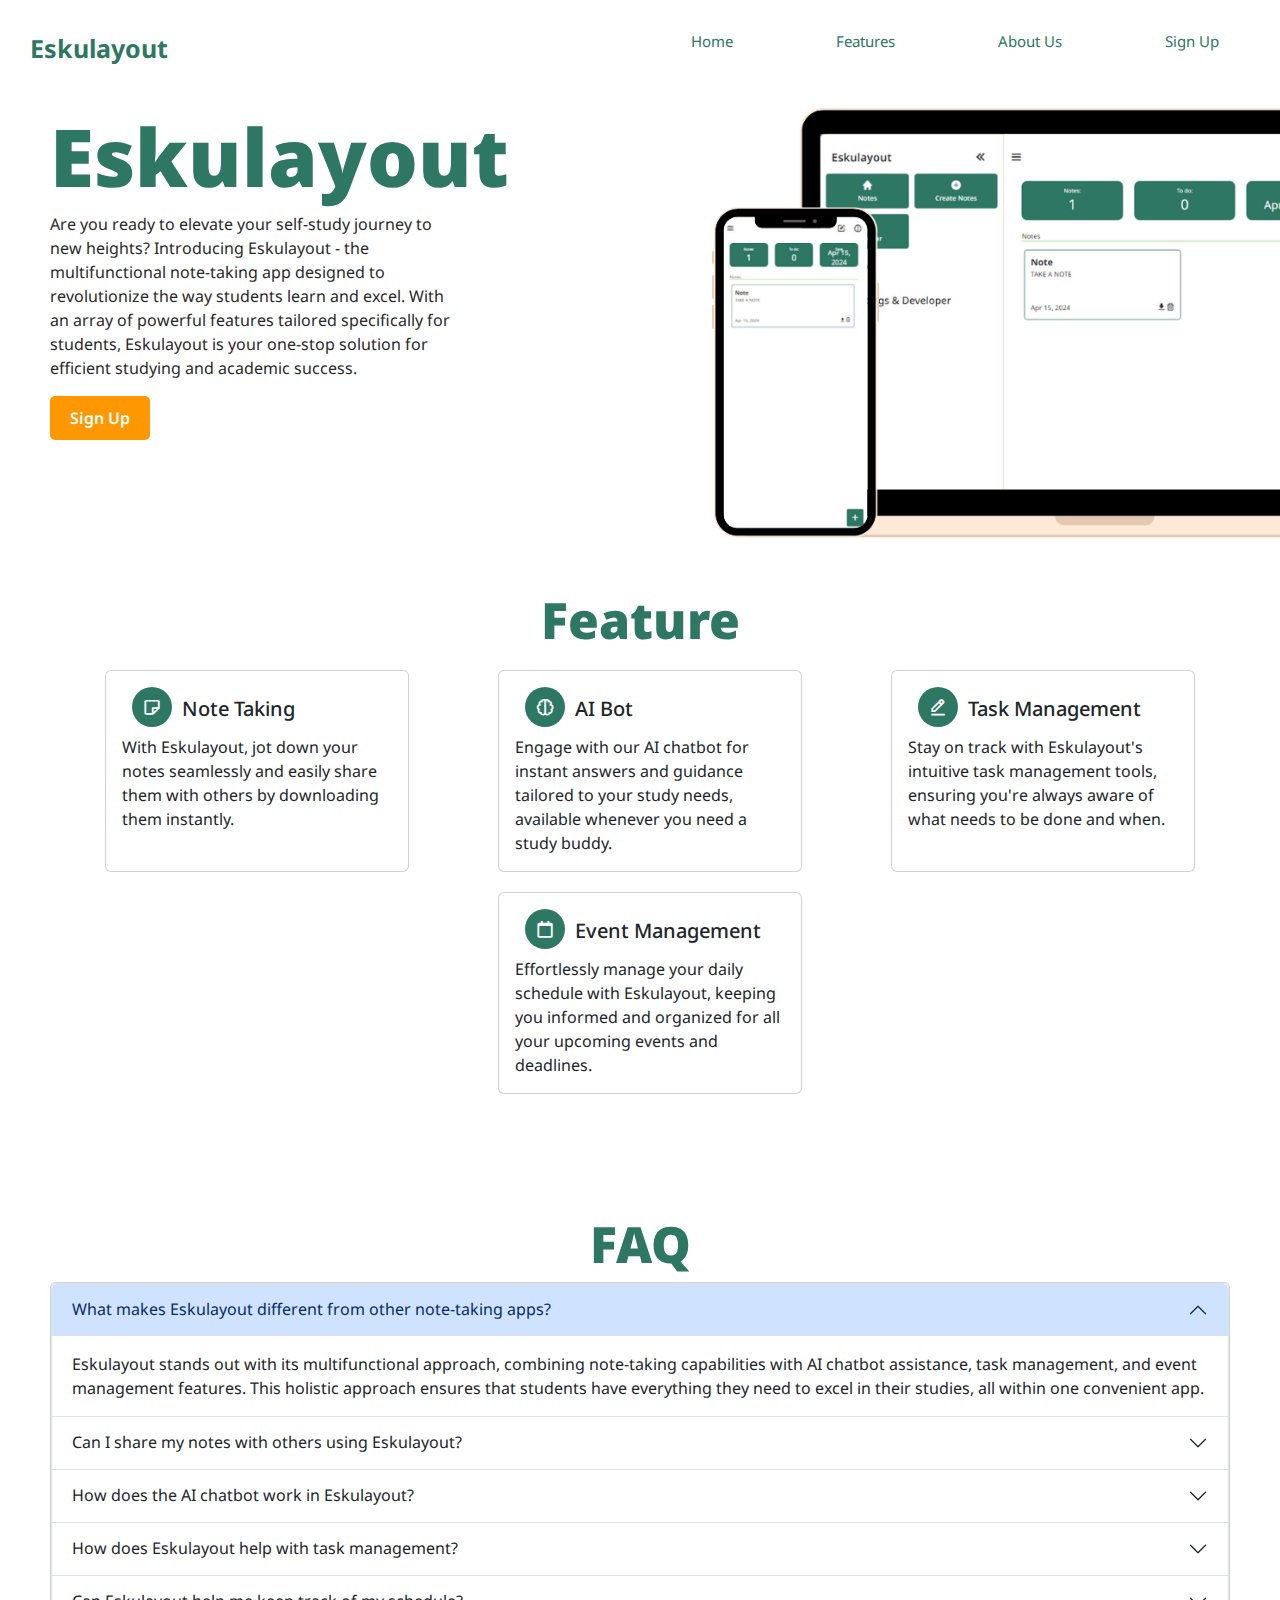
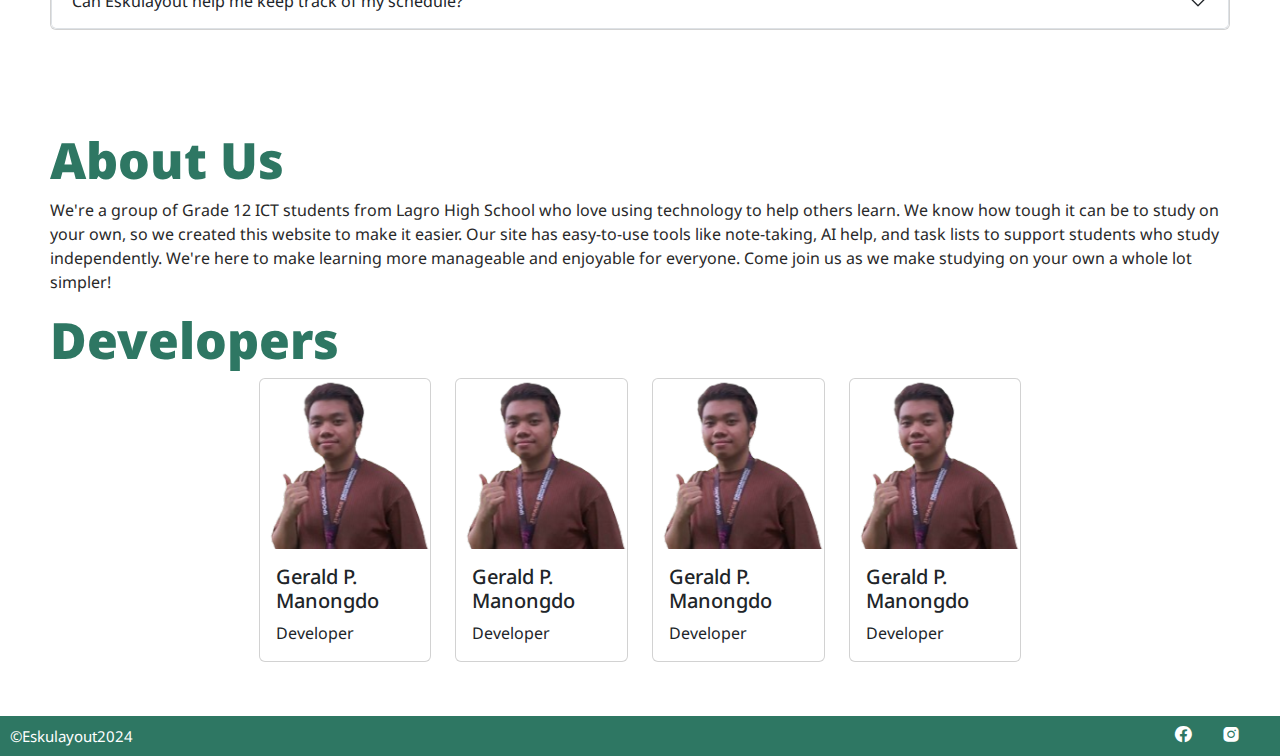
==== index.html @ 48273dc5 "Add files via upload" ====
<!DOCTYPE html>
<html lang="en">
<head>
    <meta charset="UTF-8">
    <meta name="viewport" content="width=device-width, initial-scale=1.0">
    <link rel="preconnect" href="https://fonts.googleapis.com">
    <link rel="preconnect" href="https://fonts.gstatic.com" crossorigin>
    <link href="https://fonts.googleapis.com/css2?family=Cormorant+Garamond:wght@300;400;500;600;700&family=Noto+Sans:wdth,wght@62.5..100,100..900&display=swap" rel="stylesheet">
    <link href='https://unpkg.com/boxicons@2.1.4/css/boxicons.min.css' rel='stylesheet'>
    <link href="https://cdn.jsdelivr.net/npm/bootstrap@5.3.3/dist/css/bootstrap.min.css" rel="stylesheet" integrity="sha384-QWTKZyjpPEjISv5WaRU9OFeRpok6YctnYmDr5pNlyT2bRjXh0JMhjY6hW+ALEwIH" crossorigin="anonymous">
<script src="https://cdn.jsdelivr.net/npm/bootstrap@5.3.3/dist/js/bootstrap.bundle.min.js" integrity="sha384-YvpcrYf0tY3lHB60NNkmXc5s9fDVZLESaAA55NDzOxhy9GkcIdslK1eN7N6jIeHz" crossorigin="anonymous"></script>
    <link rel="stylesheet" href="style.css">
    <title>Eskulayout | Home</title>
</head>
<body>
    <nav>
        <span>Eskulayout</span>
        <button onclick="toggleMenu()"><i class='bx bx-menu' ></i></button>
        <ul class="navbar-links">
            <li>Home</li>
            <li>Features</li>
            <li>About Us</li>
            <li>Sign Up</li>
        </ul>
    </nav>
    <header>
        <div class="headerText" id="Home">
            <h1>Eskulayout</h1>
            <p>Are you ready to elevate your self-study journey to new heights? Introducing Eskulayout - the multifunctional note-taking app designed to revolutionize the way students learn and excel. With an array of powerful features tailored specifically for students, Eskulayout is your one-stop solution for efficient studying and academic success.</p>
            <button type="button">Sign Up</button>
        </div>
        <div class="headerImage"><img src="image/Eskulayout.png" alt=""></div>
    </header>

    <section id="Feature">
        <h1>Feature</h1>
        <div class="feature">
            <div class="card" style="width: 19rem;">
                <div class="card-body">
                    <h5 class="card-title"><i class='bx bx-note' ></i>Note Taking</h5>
                     <p class="card-text">With Eskulayout, jot down your notes seamlessly and easily share them with others by downloading them instantly.</p>
                </div>
            </div>
            <div class="card" style="width: 19rem;">
                <div class="card-body">
                    <h5 class="card-title"><i class='bx bx-brain'></i>AI Bot</h5>
                     <p class="card-text">Engage with our AI chatbot for instant answers and guidance tailored to your study needs, available whenever you need a study buddy.</p>
                </div>
            </div>
            <div class="card" style="width: 19rem;">
                <div class="card-body">
                    <h5 class="card-title"><i class='bx bx-edit-alt' ></i>Task Management</h5>
                     <p class="card-text">Stay on track with Eskulayout's intuitive task management tools, ensuring you're always aware of what needs to be done and when.</p>
                </div>
            </div>
            <div class="card" style="width: 19rem;">
                <div class="card-body">
                    <h5 class="card-title"><i class='bx bx-calendar-alt'></i>Event Management</h5>
                     <p class="card-text"> Effortlessly manage your daily schedule with Eskulayout, keeping you informed and organized for all your upcoming events and deadlines.</p>
                </div>
            </div>
        </div>
    </section>
    <section>
        <h1>FAQ</h1>
              <div class="card">
                <div class="accordion" id="accordionExample">
                    <div class="accordion-item">
                      <h2 class="accordion-header">
                        <button class="accordion-button" type="button" data-bs-toggle="collapse" data-bs-target="#collapseOne" aria-expanded="true" aria-controls="collapseOne">
                            What makes Eskulayout different from other note-taking apps?
                        </button>
                      </h2>
                      <div id="collapseOne" class="accordion-collapse collapse show" data-bs-parent="#accordionExample">
                        <div class="accordion-body">
                          Eskulayout stands out with its multifunctional approach, combining note-taking capabilities with AI chatbot assistance, task management, and event management features. This holistic approach ensures that students have everything they need to excel in their studies, all within one convenient app.
                        </div>
                      </div>
                    </div>
                    <div class="accordion-item">
                      <h2 class="accordion-header">
                        <button class="accordion-button collapsed" type="button" data-bs-toggle="collapse" data-bs-target="#collapseTwo" aria-expanded="false" aria-controls="collapseTwo">
                            Can I share my notes with others using Eskulayout?
                        </button>
                      </h2>
                      <div id="collapseTwo" class="accordion-collapse collapse" data-bs-parent="#accordionExample">
                        <div class="accordion-body">
                            Absolutely! Eskulayout allows you to easily share your notes by downloading them and sending them to others. Whether it's collaborating on group projects or simply helping out a classmate, sharing your notes has never been easier.  </div>
                      </div>
                    </div>
                    <div class="accordion-item">
                      <h2 class="accordion-header">
                        <button class="accordion-button collapsed" type="button" data-bs-toggle="collapse" data-bs-target="#collapseThree" aria-expanded="false" aria-controls="collapseThree">
                            How does the AI chatbot work in Eskulayout?
                        </button>
                      </h2>
                      <div id="collapseThree" class="accordion-collapse collapse" data-bs-parent="#accordionExample">
                        <div class="accordion-body">
                            Our AI chatbot provides instant assistance for all your study-related questions. Simply type in your query, and the chatbot will provide helpful answers, explanations, and personalized study tips. It's like having a knowledgeable study buddy available 24/7.
                        </div>
                      </div>
                    </div>
                    <div class="accordion-item">
                        <h2 class="accordion-header">
                          <button class="accordion-button collapsed" type="button" data-bs-toggle="collapse" data-bs-target="#collapseThree" aria-expanded="false" aria-controls="collapseThree">
                            How does Eskulayout help with task management?
                          </button>
                        </h2>
                        <div id="collapseThree" class="accordion-collapse collapse" data-bs-parent="#accordionExample">
                          <div class="accordion-body">
                            Eskulayout's task management tools help you stay organized and focused on your academic responsibilities. You can create, prioritize, and track tasks, ensuring that you never miss a deadline or forget an important study session again.
                          </div>
                        </div>
                      </div>
                      <div class="accordion-item">
                        <h2 class="accordion-header">
                          <button class="accordion-button collapsed" type="button" data-bs-toggle="collapse" data-bs-target="#collapseThree" aria-expanded="false" aria-controls="collapseThree">
                            Can Eskulayout help me keep track of my schedule?
                          </button>
                        </h2>
                        <div id="collapseThree" class="accordion-collapse collapse" data-bs-parent="#accordionExample">
                          <div class="accordion-body">
                            Yes, Eskulayout's event management feature allows you to stay on top of your schedule by providing a daily overview of your upcoming events and deadlines. From classes to study sessions to extracurricular activities, you'll always know what's on your agenda.
                          </div>
                        </div>
                      </div>
                  </div>
              </div>
            </div>
    </section>
    <section class="About">
        <h1>About Us</h1>
        <p>We're a group of Grade 12 ICT students from Lagro High School who love using technology to help others learn. We know how tough it can be to study on your own, so we created this website to make it easier. Our site has easy-to-use tools like note-taking, AI help, and task lists to support students who study independently. We're here to make learning more manageable and enjoyable for everyone. Come join us as we make studying on your own a whole lot simpler!</p>
        <h1>Developers</h1>
        <div class="row">
            <div class="col-sm-2 mb-4 mb-sm-1">
              <div class="card">
                <img src="image/gerald.png" class="card-img-top" alt="...">
                <div class="card-body">
                    <h5 class="card-title">Gerald P. Manongdo</h5>
                    <p class="card-text">Developer</p>
                </div>
              </div>
            </div>
            <div class="col-sm-2 mb-4 mb-sm-1">
                <div class="card">
                  <img src="image/gerald.png" class="card-img-top" alt="...">
                  <div class="card-body">
                      <h5 class="card-title">Gerald P. Manongdo</h5>
                      <p class="card-text">Developer</p>
                  </div>
                </div>
              </div>
              <div class="col-sm-2 mb-4 mb-sm-1">
                <div class="card">
                  <img src="image/gerald.png" class="card-img-top" alt="...">
                  <div class="card-body">
                      <h5 class="card-title">Gerald P. Manongdo</h5>
                      <p class="card-text">Developer</p>
                  </div>
                </div>
              </div>
              <div class="col-sm-2 mb-4 mb-sm-1">
              <div class="card">
                <img src="image/gerald.png" class="card-img-top" alt="...">
                <div class="card-body">
                    <h5 class="card-title">Gerald P. Manongdo</h5>
                    <p class="card-text">Developer</p>
                </div>
              </div>
            </div>
          </div>
    </section>
        
    <footer>
        <span>©Eskulayout2024</span>
        <ul>
            <li><a href=""><i class='bx bxl-facebook-circle' ></i></a></li>
            <li><a href=""><i class='bx bxl-instagram-alt' ></i></a></li>
        </ul>
    </footer>

    <script>
        function toggleMenu() {
            var navbarLinks = document.querySelector('.navbar-links');
            navbarLinks.classList.toggle('show-links');
        }
    </script>
</body>
</html>
---- style.css ----
*{
    position: relative;
    text-decoration: none;
    list-style: none;
  
}
*:hover{
    transition: none;
}

:root{
    --title-font:'Cormorant Garamond', serif;
    --color-100:#ffffff;
    --color-200:#DAECBF;
    --color-300:#90D26E;
    --color-400:#2E7763;
    --color-500:#FF9700;
    --color-600:#292929;
}

::-webkit-scrollbar {
    width: 10px;
}

::-webkit-scrollbar-thumb {
    background-color: var(--color-400);
    border-radius: 1px;
}

::-webkit-scrollbar-track {
    background-color:var(--color-600);
}
body {
    margin: 0;
    padding: 0;
    color: var(--color-600);    
    font-family: "Noto Sans", sans-serif;
    display: flex;
    flex-wrap: wrap;
    transition: all 0.1s ease;
    background-color: var();

}
[contenteditable] {
    border: none; 
    outline: none; 
}
nav,div,header,section{
    width: 100%;
    
}
/*Navigation*/
nav{
    top: 20px;
    padding: 10px ;
    display: flex;
    justify-content: space-between;
    color: var(--color-400);
    font-size: 15px;
}
nav span{
    font-weight: 700;
    padding-left: 20px;
    font-size: 25px;
}
nav ul{
    display: flex;
    justify-content: space-around;
    width: 50%;
    padding-top: 10px;
    margin: 0;
    padding: 0;
}
nav button{
    all: unset;
    display: none;
    font-size: 30px;
}

/*Header*/

header{
    display: flex;
    flex-wrap: wrap;
    justify-content: center;
    align-self: center;
    margin-top: 50px;
}
header .headerText{
    top: -50px;
    width: 40%;
    margin: auto;
    padding: 50px;

}
header .headerImage{
    width: 60%;
    min-width: 400px;
    overflow: hidden;
}
header .headerImage img{
    width: 100%;
    left: 200px;
}
header h1{
    color: var(--color-400);
    font-weight: 900;
    font-size: 80px;
}
header button{
    all: unset;
    background-color:var(--color-500) ;
    padding: 10px 20px;
    border-radius: 5px;
    font-weight: 600;
    color: var(--color-100);
}

/*Section*/
section{
    margin: 50px;
    text-align: center;
}
section h1{
    color: var(--color-400);
    font-weight: 900;
    font-size: 50px;
}
section .feature{
    display: flex;
    margin: 50px;
    justify-content: space-around;
    text-align: left;
    flex-wrap: wrap;
    margin: 10px;
}
section .feature i{
 background-color: var(--color-400);
 padding: 10px;
 color: var(--color-100);
 border-radius: 50%;
 margin: 0 10px;
}
section .feature .card{
    margin: 10px 0;
}
/*FAQ*/
.accordion-body{
    text-align: left;
}
/*About Us*/
section.About{
    text-align: left;
}
section.About p{
    
}
section.About .row{
    margin: auto;
    display: flex;
    justify-content: center;
}

/*Footer*/
footer{
    background-color: var(--color-400);
    width: 100%;
    padding: 5px 10px;
    display: flex;
    justify-content: space-between;
    font-size: 15px;
    color: var(--color-100);
    font-weight: 400;
    align-items: center;
}
footer a{
    all: unset;
    cursor: pointer;
    font-size: 20px;
}
footer ul{
    display: flex;
    padding: 0;
    margin: 0;
    justify-content: space-evenly;
    width: 10%;
}
@media only screen and (max-width: 1150px) {
    header .headerText{
        top: 0px;
        padding: 0px;
        left: 0px;
        width: 75%;
    }
    header h1{
        font-size: 50px;
    }
    header .headerImage{
        margin: 30px;
    }
    header .headerImage img{
        left: 0px;
    }
    nav button{
        display: block;
    }
    nav ul{
        display: none;

    }
   .show-links{
        display: block;
        position: absolute;
        background-color: #2E7763;
        flex-direction: column;
        height: 100vh;
        z-index: 100;
        justify-content: start;
        left: 0;
        line-height: 50px;
        padding-left: 10px;

    }
}
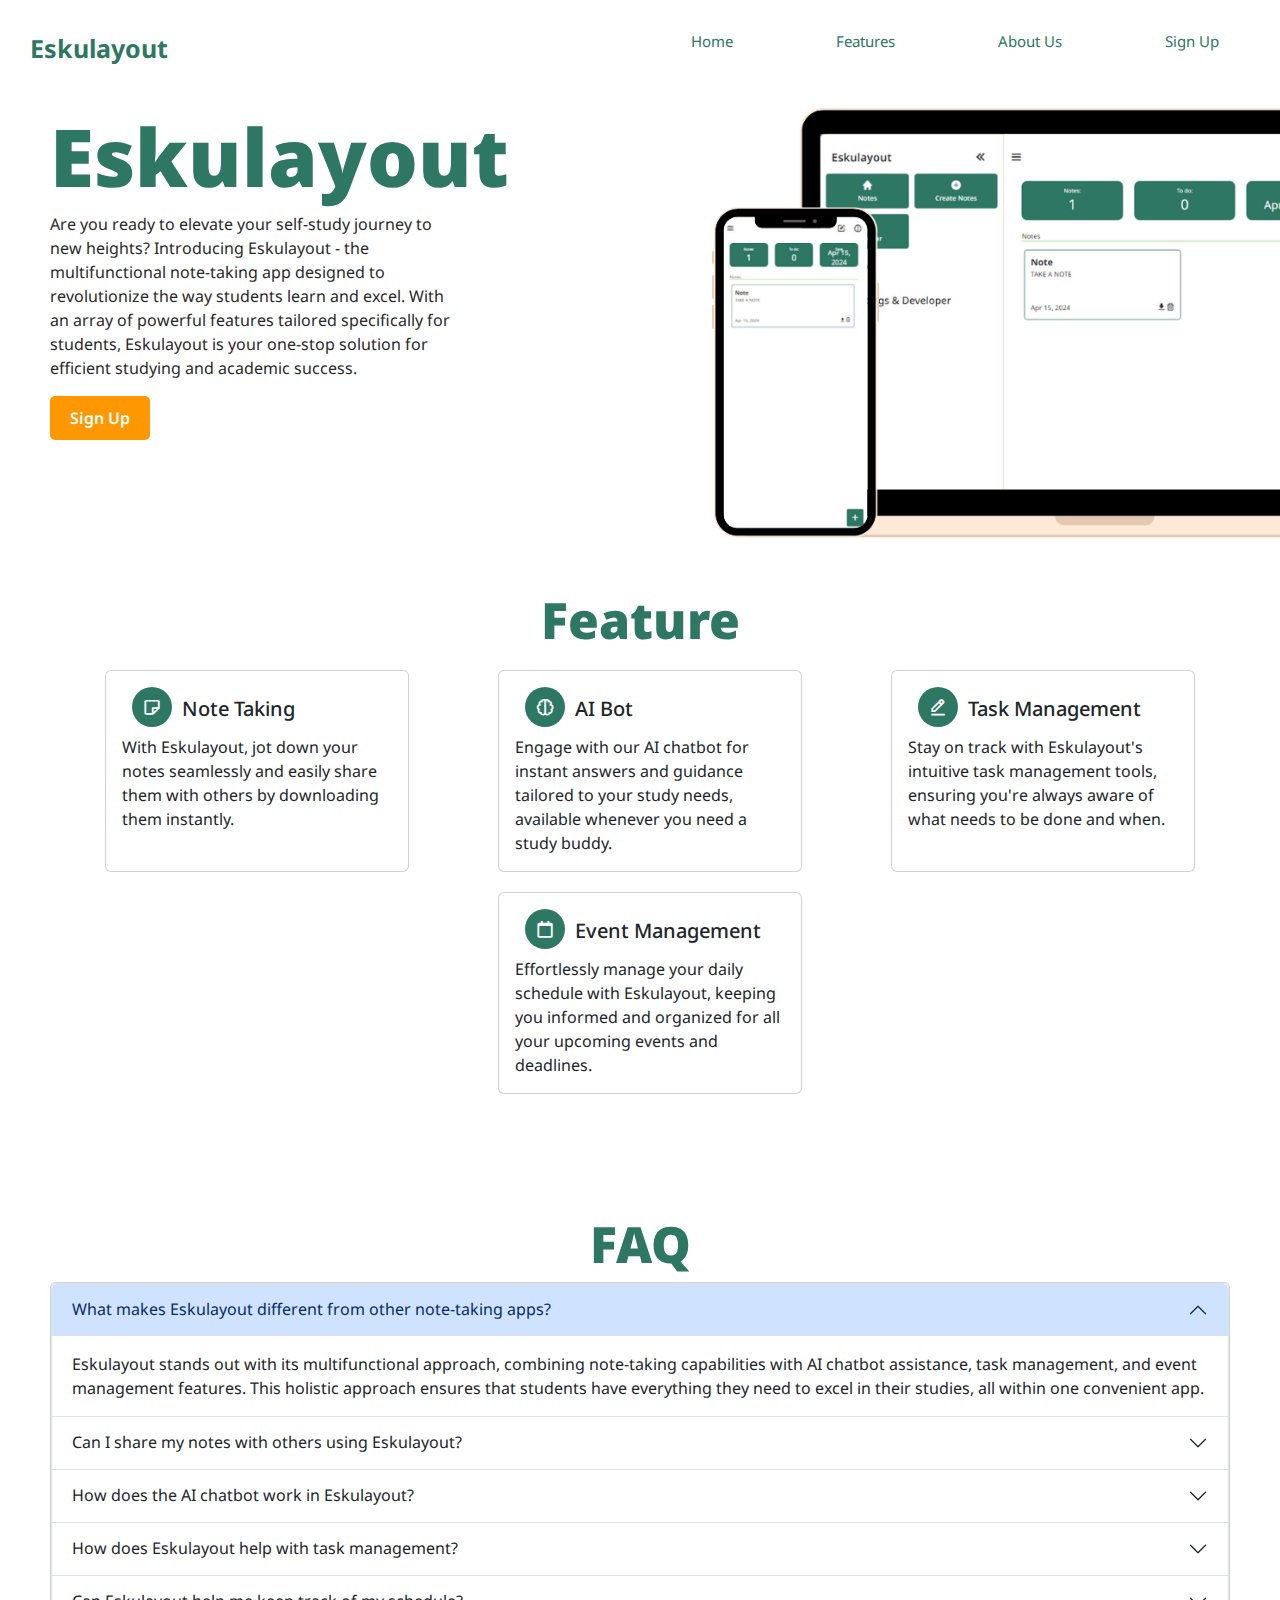
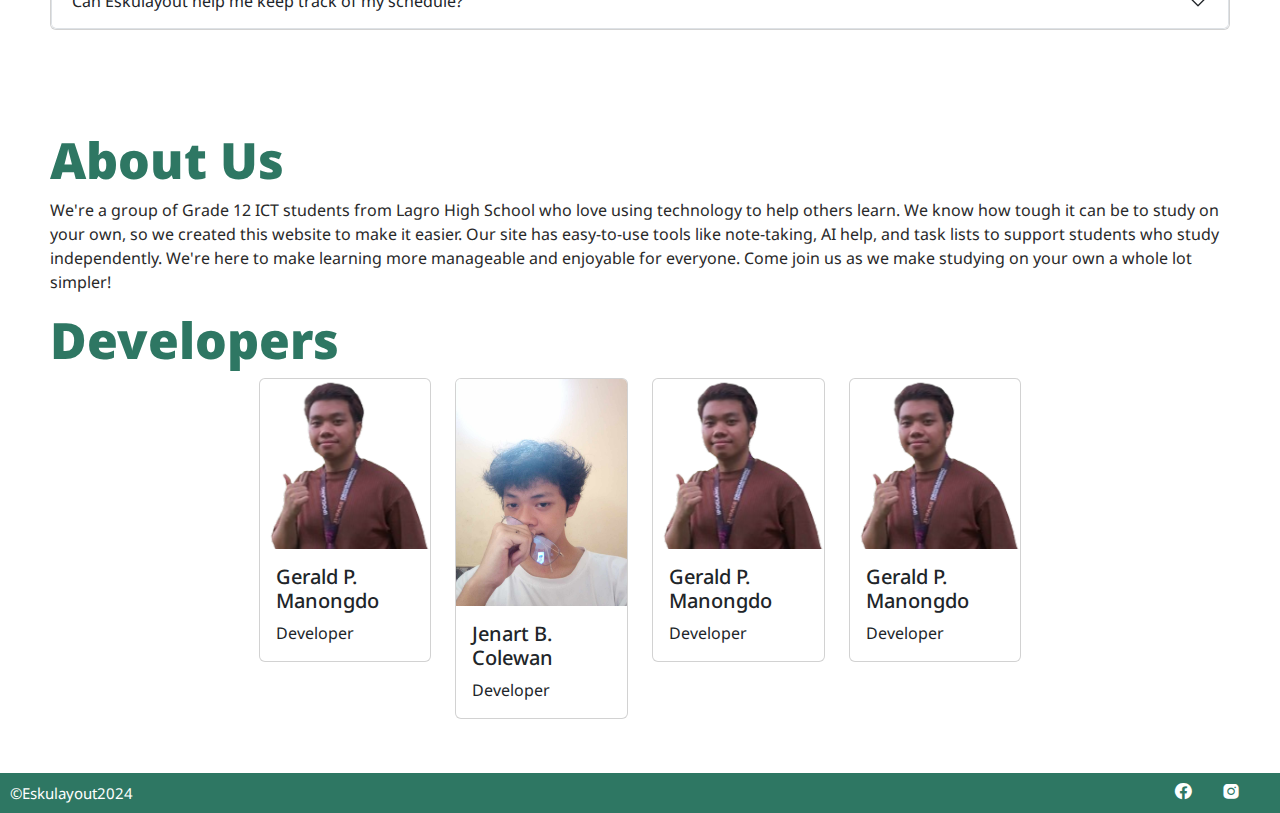
==== commit 94dea8c1: "Add IMG" ====
--- a/index.html
+++ b/index.html
@@ -135,7 +135,7 @@
         <div class="row">
             <div class="col-sm-2 mb-4 mb-sm-1">
               <div class="card">
-                <img src="image/gerald.png" class="card-img-top" alt="...">
+                <img src="image/gerald.png" class="card-img-top" alt=" Gerald ">
                 <div class="card-body">
                     <h5 class="card-title">Gerald P. Manongdo</h5>
                     <p class="card-text">Developer</p>
@@ -144,9 +144,9 @@
             </div>
             <div class="col-sm-2 mb-4 mb-sm-1">
                 <div class="card">
-                  <img src="image/gerald.png" class="card-img-top" alt="...">
+                  <img src="image/Jenart.jpg" class="card-img-top" alt=" Jenart ">
                   <div class="card-body">
-                      <h5 class="card-title">Gerald P. Manongdo</h5>
+                      <h5 class="card-title">Jenart B. Colewan</h5>
                       <p class="card-text">Developer</p>
                   </div>
                 </div>
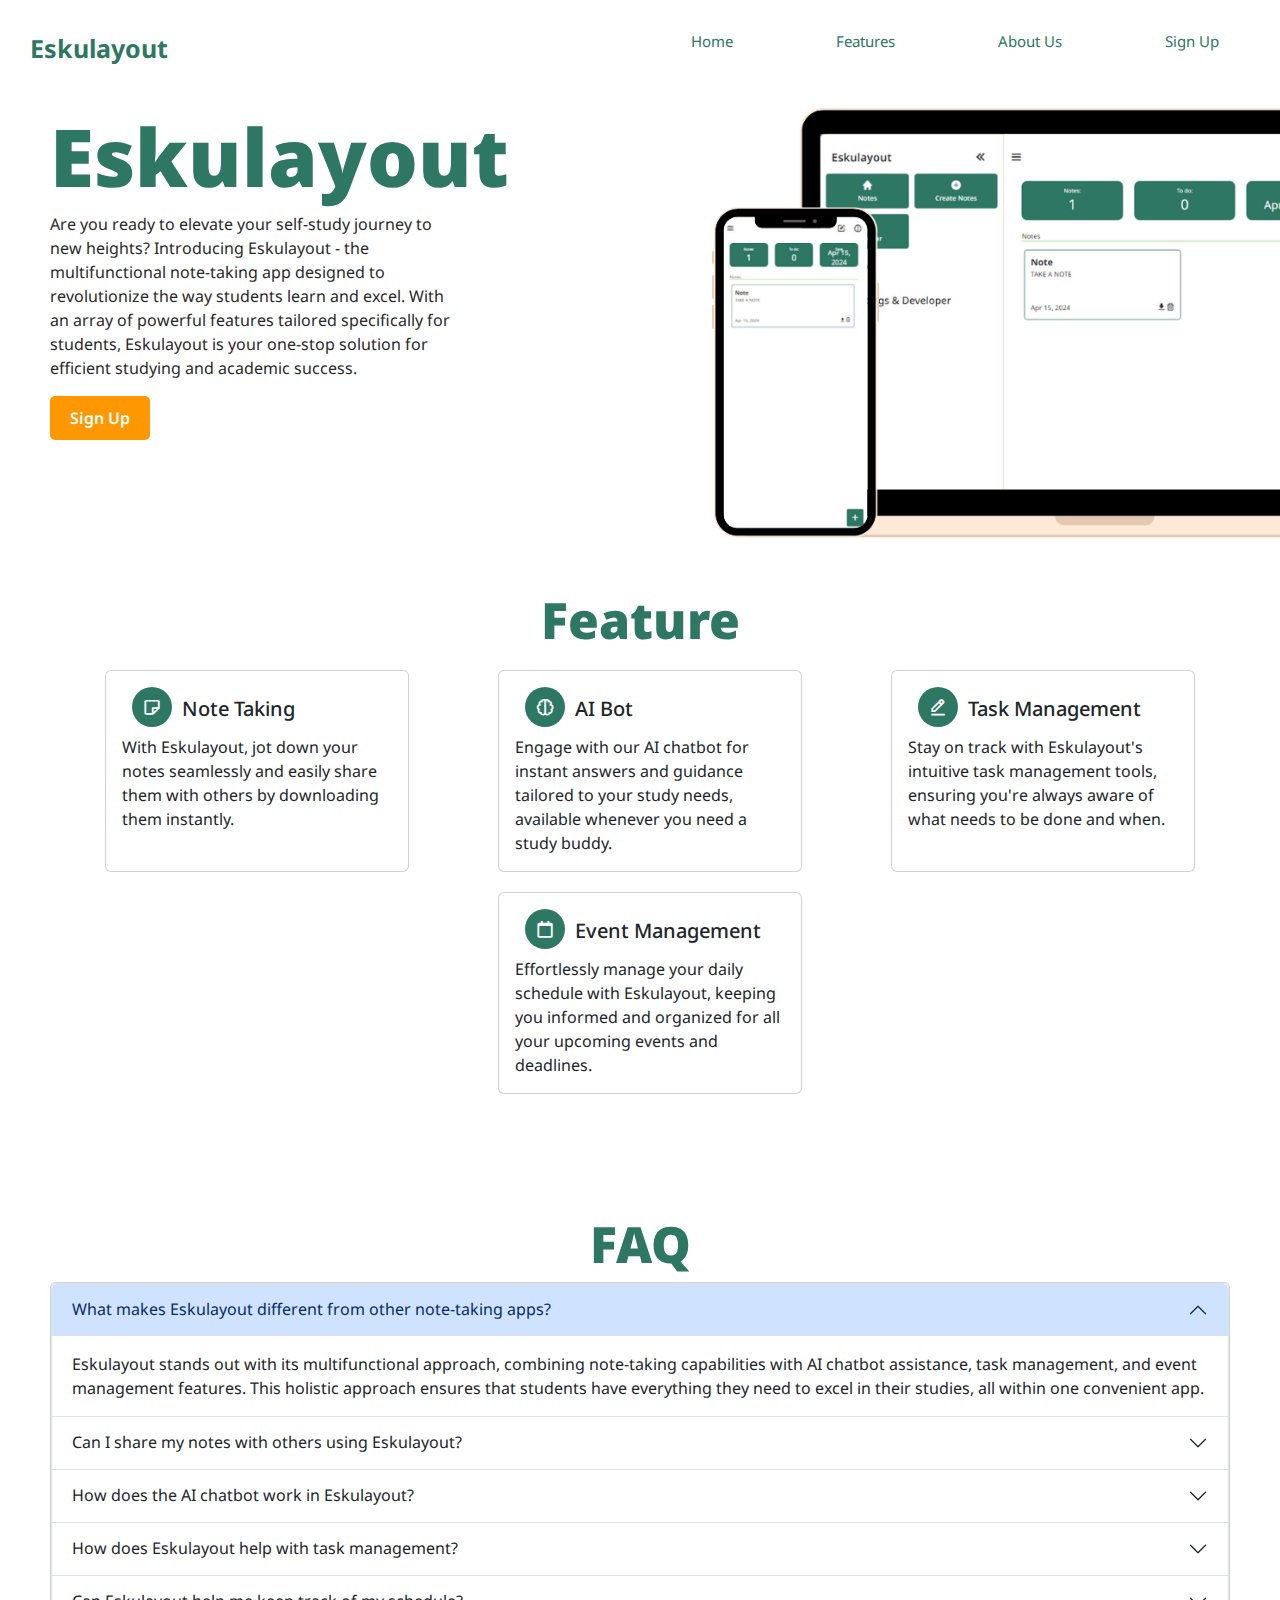
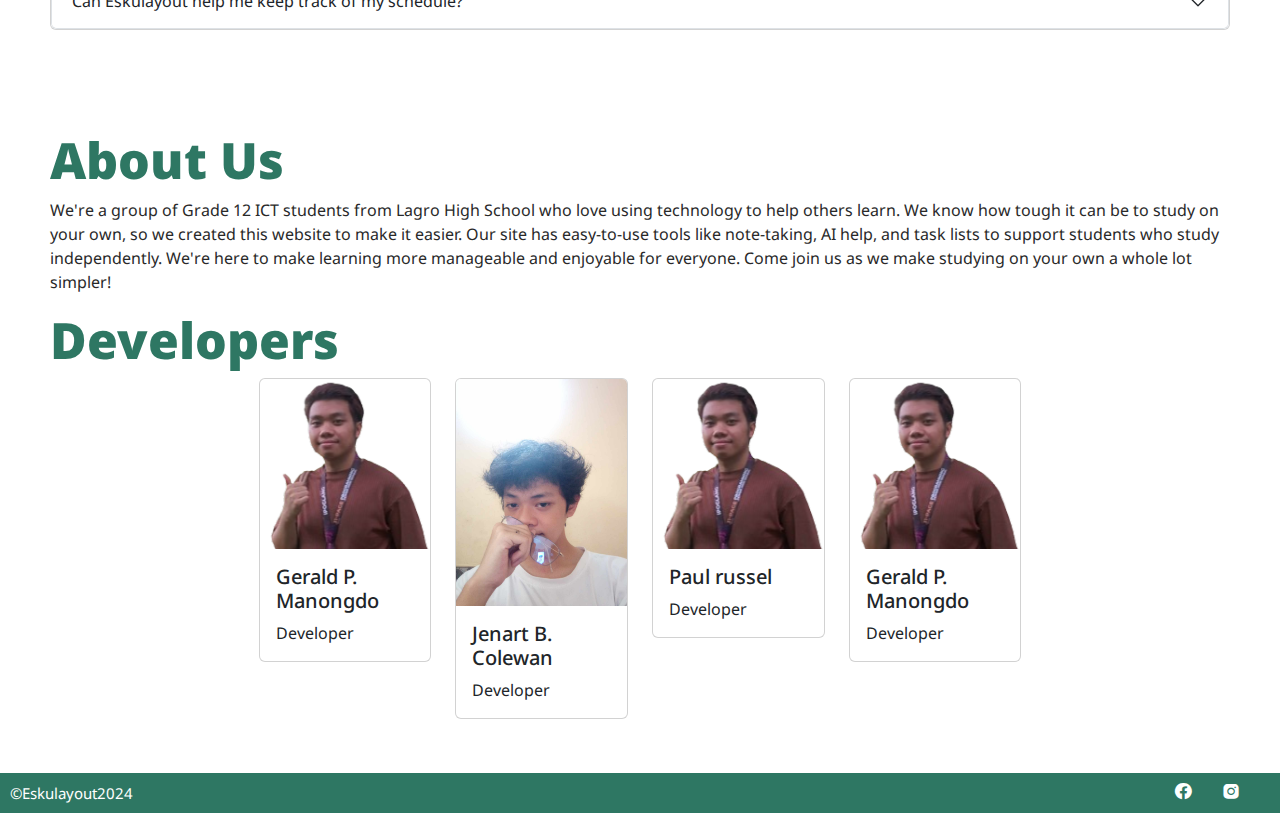
==== commit 1cd6157f: "changing text" ====
--- a/index.html
+++ b/index.html
@@ -155,7 +155,7 @@
                 <div class="card">
                   <img src="image/gerald.png" class="card-img-top" alt="...">
                   <div class="card-body">
-                      <h5 class="card-title">Gerald P. Manongdo</h5>
+                      <h5 class="card-title">Paul russel</h5>
                       <p class="card-text">Developer</p>
                   </div>
                 </div>
